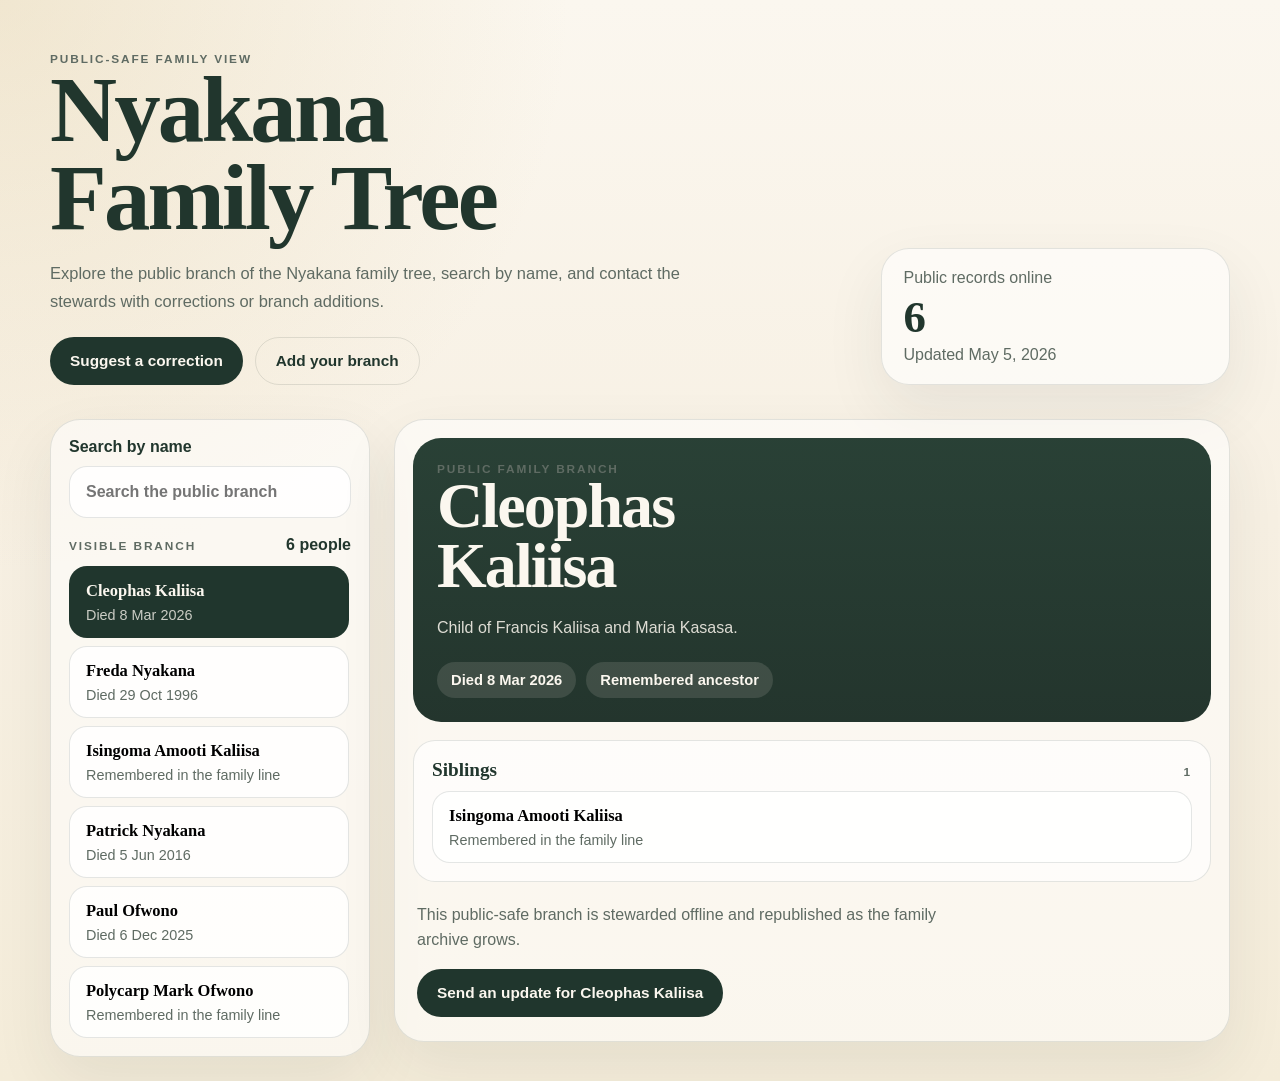
==== index.html @ 6393461e "Publish public-safe family tree viewer" ====
<!doctype html>
<html lang="en">
  <head>
    <meta charset="UTF-8" />
    <meta name="viewport" content="width=device-width, initial-scale=1.0" />
    <title>Nyakana Family Tree</title>
    <meta
      name="description"
      content="Explore the public-safe branch of the Nyakana family tree and contact the stewards with updates."
    />
    <meta name="theme-color" content="#20362d" />
    <link rel="icon" href="./icon.svg" type="image/svg+xml" />
    <link rel="stylesheet" href="./styles.css" />
  </head>
  <body>
    <main id="app"></main>
    <script type="module" src="./app.js"></script>
  </body>
  </html>
---- styles.css ----
:root {
  --bg: #f7f0e3;
  --bg-soft: #fbf7ef;
  --ink: #21362d;
  --ink-soft: #5f6b63;
  --line: rgba(33, 54, 45, 0.12);
  --accent: #20362d;
  --accent-soft: rgba(32, 54, 45, 0.08);
  --shadow: 0 24px 60px rgba(32, 54, 45, 0.08);
}

* {
  box-sizing: border-box;
}

html,
body {
  margin: 0;
  min-height: 100%;
  background:
    radial-gradient(circle at top left, rgba(219, 196, 144, 0.32), transparent 34%),
    linear-gradient(180deg, #fbf7ef 0%, #f7f0e3 48%, #f4ecd9 100%);
  color: var(--ink);
  font-family: "Georgia", "Times New Roman", serif;
}

body {
  padding: 24px;
}

button,
input,
a {
  font: inherit;
}

button {
  border: 0;
  background: none;
  padding: 0;
}

.page-shell {
  max-width: 1180px;
  margin: 0 auto;
}

.hero {
  display: grid;
  grid-template-columns: minmax(0, 1.5fr) minmax(220px, 0.65fr);
  gap: 24px;
  align-items: end;
  padding: 28px 0 34px;
}

.eyebrow,
.feature-tag,
.relationship-heading span,
.list-panel-header p {
  margin: 0;
  letter-spacing: 0.16em;
  text-transform: uppercase;
  font-family: Arial, Helvetica, sans-serif;
  font-size: 0.74rem;
  font-weight: 700;
  color: var(--ink-soft);
}

.hero h1,
.feature-card h2 {
  margin: 0;
  line-height: 0.95;
  letter-spacing: -0.03em;
}

.hero h1 {
  font-size: clamp(3rem, 8vw, 5.8rem);
  max-width: 10ch;
}

.lede {
  margin: 18px 0 0;
  max-width: 42rem;
  color: var(--ink-soft);
  font-family: Arial, Helvetica, sans-serif;
  font-size: 1.03rem;
  line-height: 1.65;
}

.hero-actions {
  display: flex;
  flex-wrap: wrap;
  gap: 12px;
  margin-top: 22px;
}

.hero-link {
  display: inline-flex;
  align-items: center;
  justify-content: center;
  min-height: 48px;
  padding: 0 20px;
  border-radius: 999px;
  background: var(--accent);
  color: #fbf7ef;
  text-decoration: none;
  font-family: Arial, Helvetica, sans-serif;
  font-size: 0.96rem;
  font-weight: 700;
}

.hero-link-secondary {
  background: transparent;
  color: var(--ink);
  border: 1px solid var(--line);
}

.hero-meta {
  padding: 20px 22px;
  border: 1px solid var(--line);
  border-radius: 28px;
  background: rgba(255, 255, 255, 0.58);
  box-shadow: var(--shadow);
}

.hero-meta p,
.hero-meta span {
  margin: 0;
  font-family: Arial, Helvetica, sans-serif;
  color: var(--ink-soft);
}

.hero-meta strong {
  display: block;
  margin: 8px 0 6px;
  font-size: 2.8rem;
  line-height: 1;
}

.workspace {
  display: grid;
  grid-template-columns: minmax(260px, 320px) minmax(0, 1fr);
  gap: 24px;
  align-items: start;
}

.rail,
.feature-panel {
  border: 1px solid var(--line);
  border-radius: 30px;
  background: rgba(255, 255, 255, 0.55);
  box-shadow: var(--shadow);
}

.rail {
  padding: 18px;
}

.search-panel {
  display: grid;
  gap: 10px;
  font-family: Arial, Helvetica, sans-serif;
  font-weight: 700;
}

.search-panel input {
  min-height: 52px;
  padding: 0 16px;
  border: 1px solid var(--line);
  border-radius: 18px;
  background: rgba(255, 255, 255, 0.86);
  color: var(--ink);
}

.list-panel {
  margin-top: 18px;
}

.list-panel-header {
  display: flex;
  align-items: baseline;
  justify-content: space-between;
  margin-bottom: 12px;
}

.list-panel-header strong {
  font-family: Arial, Helvetica, sans-serif;
}

.list-stack {
  display: grid;
  gap: 8px;
  max-height: 70vh;
  overflow: auto;
  padding-right: 2px;
}

.record-item,
.relationship-row {
  width: 100%;
  text-align: left;
  padding: 14px 16px;
  border: 1px solid var(--line);
  border-radius: 18px;
  background: rgba(255, 255, 255, 0.82);
  cursor: pointer;
  transition: transform 140ms ease, border-color 140ms ease, background 140ms ease;
}

.record-item:hover,
.record-item:focus-visible,
.relationship-row:hover,
.relationship-row:focus-visible {
  transform: translateY(-1px);
  border-color: rgba(33, 54, 45, 0.24);
  outline: none;
}

.record-item.is-selected {
  background: var(--accent);
  border-color: transparent;
  color: #fbf7ef;
}

.record-name,
.relationship-name {
  display: block;
  font-size: 1.03rem;
  font-weight: 700;
}

.record-meta,
.relationship-life {
  display: block;
  margin-top: 6px;
  font-family: Arial, Helvetica, sans-serif;
  color: var(--ink-soft);
  font-size: 0.9rem;
}

.record-item.is-selected .record-meta {
  color: rgba(251, 247, 239, 0.78);
}

.feature-panel {
  padding: 18px;
}

.feature-card {
  padding: 24px;
  border-radius: 28px;
  background: linear-gradient(180deg, rgba(37, 61, 50, 0.98), rgba(31, 49, 41, 0.98));
  color: #fbf7ef;
}

.feature-card.is-featured {
  box-shadow: inset 0 0 0 1px rgba(238, 224, 190, 0.16);
}

.feature-card h2 {
  font-size: clamp(2rem, 5vw, 4rem);
  max-width: 12ch;
}

.feature-summary {
  margin: 18px 0 0;
  max-width: 42rem;
  font-family: Arial, Helvetica, sans-serif;
  font-size: 1rem;
  line-height: 1.65;
  color: rgba(251, 247, 239, 0.86);
}

.feature-chips {
  display: flex;
  flex-wrap: wrap;
  gap: 10px;
  margin-top: 20px;
}

.feature-chips span {
  display: inline-flex;
  align-items: center;
  min-height: 36px;
  padding: 0 14px;
  border-radius: 999px;
  background: rgba(251, 247, 239, 0.12);
  font-family: Arial, Helvetica, sans-serif;
  font-size: 0.92rem;
  font-weight: 700;
}

.relationship-groups {
  display: grid;
  gap: 16px;
  margin-top: 18px;
}

.relationship-group {
  padding: 18px;
  border: 1px solid var(--line);
  border-radius: 22px;
  background: rgba(255, 255, 255, 0.64);
}

.relationship-heading {
  display: flex;
  align-items: baseline;
  justify-content: space-between;
  margin-bottom: 10px;
}

.relationship-heading h3 {
  margin: 0;
  font-size: 1.2rem;
}

.relationship-list {
  display: grid;
  gap: 10px;
}

.footer-cta {
  display: flex;
  flex-wrap: wrap;
  align-items: center;
  justify-content: space-between;
  gap: 16px;
  padding: 20px 4px 6px;
}

.footer-cta p {
  margin: 0;
  max-width: 34rem;
  font-family: Arial, Helvetica, sans-serif;
  color: var(--ink-soft);
  line-height: 1.6;
}

.error-state {
  padding: 72px 0;
}

@media (max-width: 920px) {
  body {
    padding: 18px;
  }

  .hero,
  .workspace {
    grid-template-columns: 1fr;
  }

  .hero {
    padding-top: 10px;
  }

  .hero h1 {
    max-width: 12ch;
  }

  .hero-meta {
    max-width: 320px;
  }

  .rail {
    order: 2;
  }

  .detail-shell {
    order: 1;
  }
}

@media (max-width: 560px) {
  body {
    padding: 12px;
  }

  .hero {
    gap: 18px;
    padding-bottom: 24px;
  }

  .hero h1 {
    font-size: 2.85rem;
  }

  .lede,
  .feature-summary,
  .footer-cta p {
    font-size: 0.96rem;
  }

  .hero-actions,
  .feature-chips {
    gap: 8px;
  }

  .hero-link {
    width: 100%;
  }

  .rail,
  .feature-panel {
    border-radius: 24px;
  }

  .feature-card {
    padding: 20px;
    border-radius: 24px;
  }

  .feature-card h2 {
    font-size: 2.2rem;
  }

  .relationship-group,
  .record-item,
  .relationship-row {
    border-radius: 16px;
  }

  .footer-cta {
    padding-top: 16px;
  }
}
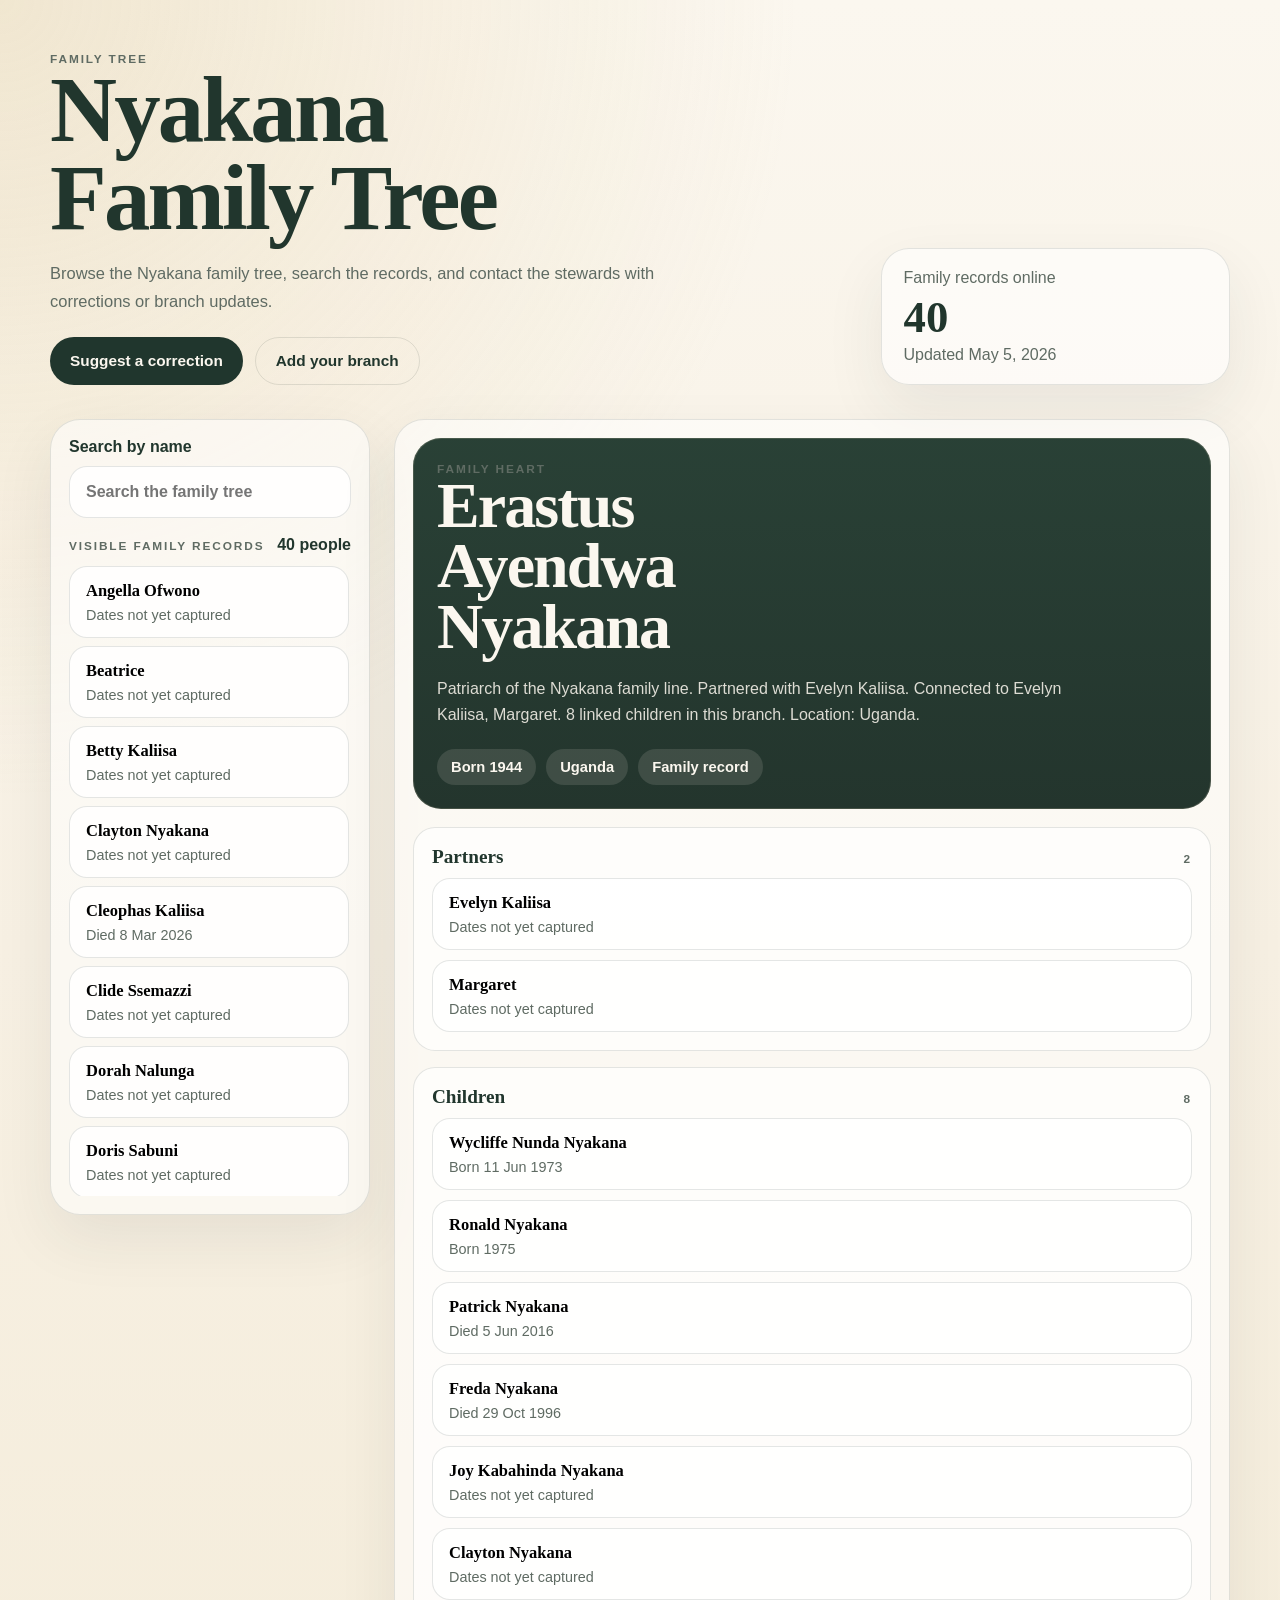
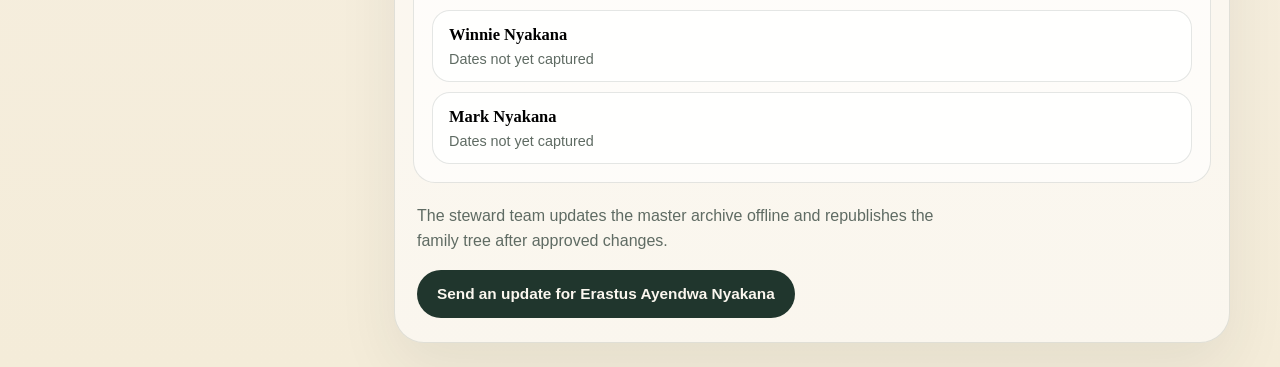
==== commit 8fc05afd: "Open family viewer and steward-only editing" ====
--- a/index.html
+++ b/index.html
@@ -6,7 +6,7 @@
     <title>Nyakana Family Tree</title>
     <meta
       name="description"
-      content="Explore the public-safe branch of the Nyakana family tree and contact the stewards with updates."
+      content="Browse the Nyakana family tree, search the records, and contact the stewards with updates."
     />
     <meta name="theme-color" content="#20362d" />
     <link rel="icon" href="./icon.svg" type="image/svg+xml" />
--- a/styles.css
+++ b/styles.css
@@ -115,6 +115,11 @@
   border: 1px solid var(--line);
 }
 
+.hero-link-ghost {
+  background: rgba(32, 54, 45, 0.08);
+  color: var(--ink);
+}
+
 .hero-meta {
   padding: 20px 22px;
   border: 1px solid var(--line);
@@ -341,6 +346,70 @@
   padding: 72px 0;
 }
 
+.page-shell-gated {
+  max-width: 960px;
+}
+
+.hero-gated {
+  grid-template-columns: 1fr;
+  padding-bottom: 12px;
+}
+
+.unlock-shell {
+  padding: 6px 0 24px;
+}
+
+.unlock-card {
+  padding: 28px;
+  border: 1px solid var(--line);
+  border-radius: 30px;
+  background: rgba(255, 255, 255, 0.6);
+  box-shadow: var(--shadow);
+}
+
+.unlock-card h2 {
+  margin: 8px 0 0;
+  font-size: clamp(2.1rem, 4vw, 3.1rem);
+  line-height: 1;
+}
+
+.unlock-copy {
+  margin: 16px 0 0;
+  max-width: 42rem;
+  font-family: Arial, Helvetica, sans-serif;
+  color: var(--ink-soft);
+  line-height: 1.65;
+}
+
+.unlock-form {
+  display: grid;
+  gap: 14px;
+  margin-top: 22px;
+}
+
+.unlock-form label {
+  display: grid;
+  gap: 10px;
+  font-family: Arial, Helvetica, sans-serif;
+  font-weight: 700;
+}
+
+.unlock-form input {
+  min-height: 56px;
+  padding: 0 18px;
+  border: 1px solid var(--line);
+  border-radius: 18px;
+  background: rgba(255, 255, 255, 0.92);
+  color: var(--ink);
+}
+
+.unlock-error {
+  margin: 14px 0 0;
+  font-family: Arial, Helvetica, sans-serif;
+  color: #93463b;
+  line-height: 1.5;
+}
+
 @media (max-width: 920px) {
   body {
     padding: 18px;
@@ -401,6 +470,11 @@
     width: 100%;
   }
 
+  .unlock-card {
+    padding: 22px;
+    border-radius: 24px;
+  }
+
   .rail,
   .feature-panel {
     border-radius: 24px;
